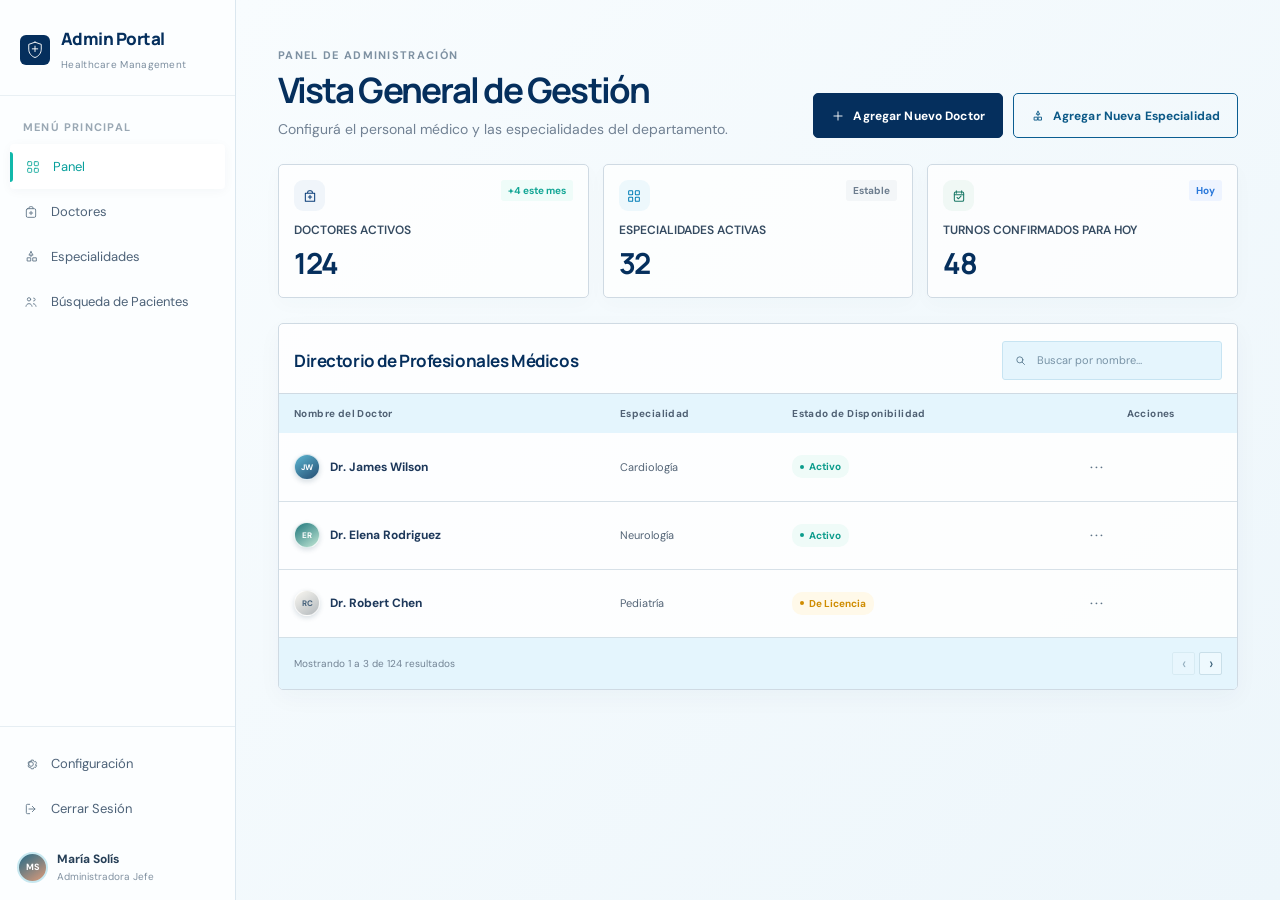
==== dashboard/index.html @ 41354c54 "Implementa el dashboard administrativo responsive" ====
<!DOCTYPE html>
<html lang="es">
  <head>
    <meta charset="UTF-8" />
    <meta name="viewport" content="width=device-width, initial-scale=1.0" />
    <meta name="description" content="Panel de administración de MedPortal" />
    <title>Panel | MedPortal</title>
    <link rel="stylesheet" href="dashboard.css" />
    <script src="dashboard.js" defer></script>
  </head>
  <body>
    <div class="app-shell">
      <div class="mobile-scrim" id="mobile-scrim" aria-hidden="true"></div>
      <aside class="sidebar" id="sidebar" aria-label="Navegación principal">
        <div class="sidebar__brand">
          <div class="sidebar__brand-mark" aria-hidden="true">
            <svg viewBox="0 0 32 32"><path d="M16 3.5 26 7v7.6c0 6.15-4.03 11.58-10 13.4-5.97-1.82-10-7.25-10-13.4V7l10-3.5Z" /><path d="M16 9.8v8.7M11.65 14.15h8.7" /></svg>
          </div>
          <div>
            <p>Admin Portal</p>
            <span>Healthcare Management</span>
          </div>
          <button class="sidebar-close" id="sidebar-close" type="button" aria-label="Cerrar menú">×</button>
        </div>

        <nav class="sidebar__nav">
          <p class="nav-label">Menú principal</p>
          <a class="nav-link is-active" href="#panel" aria-current="page">
            <svg viewBox="0 0 24 24" aria-hidden="true"><rect x="4" y="4" width="6" height="6" rx="1" /><rect x="14" y="4" width="6" height="6" rx="1" /><rect x="4" y="14" width="6" height="6" rx="1" /><rect x="14" y="14" width="6" height="6" rx="1" /></svg>
            <span>Panel</span>
          </a>
          <a class="nav-link" href="#doctores">
            <svg viewBox="0 0 24 24" aria-hidden="true"><rect x="5" y="7" width="14" height="13" rx="2" /><path d="M9 7V5.8A1.8 1.8 0 0 1 10.8 4h2.4A1.8 1.8 0 0 1 15 5.8V7M12 11v5M9.5 13.5h5" /></svg>
            <span>Doctores</span>
          </a>
          <a class="nav-link" href="#especialidades">
            <svg viewBox="0 0 24 24" aria-hidden="true"><path d="m12 4 3.1 5.2H8.9L12 4ZM6.8 13.2h4.8V18H6.8zM15.2 13.2H20V18h-4.8z" /><path d="M12 9.2v2.2" /></svg>
            <span>Especialidades</span>
          </a>
          <a class="nav-link" href="#pacientes">
            <svg viewBox="0 0 24 24" aria-hidden="true"><circle cx="9" cy="8" r="2.5" /><path d="M4.5 18.5c.55-2.6 2.03-4 4.5-4s3.95 1.4 4.5 4M16 10.5a2.2 2.2 0 1 0 0-4.4M15.6 14.6c2.1.12 3.35 1.42 3.9 3.9" /></svg>
            <span>Búsqueda de Pacientes</span>
          </a>
        </nav>

        <div class="sidebar__bottom">
          <a class="nav-link" href="#configuracion">
            <svg viewBox="0 0 24 24" aria-hidden="true"><path d="M12 8.5a3.5 3.5 0 1 0 0 7 3.5 3.5 0 0 0 0-7Z" /><path d="m19.3 13.7 1.1.85-1.6 2.77-1.34-.52a7.2 7.2 0 0 1-1.75 1.02l-.2 1.42h-3.2l-.2-1.42a7.2 7.2 0 0 1-1.75-1.02l-1.34.52-1.6-2.77 1.1-.85a7.1 7.1 0 0 1 0-2l-1.1-.85 1.6-2.77 1.34.52a7.2 7.2 0 0 1 1.75-1.02l.2-1.42h3.2l.2 1.42a7.2 7.2 0 0 1 1.75 1.02l1.34-.52 1.6 2.77-1.1.85a7.1 7.1 0 0 1 0 2Z" /></svg>
            <span>Configuración</span>
          </a>
          <button class="nav-link nav-link--button" id="logout" type="button">
            <svg viewBox="0 0 24 24" aria-hidden="true"><path d="M10 5H6.5A1.5 1.5 0 0 0 5 6.5v11A1.5 1.5 0 0 0 6.5 19H10M14 8l4 4-4 4M9 12h9" /></svg>
            <span>Cerrar Sesión</span>
          </button>
          <div class="profile">
            <div class="profile__avatar">MS</div>
            <div><strong>María Solís</strong><span>Administradora Jefe</span></div>
          </div>
        </div>
      </aside>

      <main class="main-content" id="panel">
        <div class="content-wrap">
          <button class="menu-toggle mobile-menu-trigger" id="menu-toggle" type="button" aria-label="Abrir menú" aria-controls="sidebar" aria-expanded="false">
            <svg viewBox="0 0 24 24" aria-hidden="true"><path d="M4 7h16M4 12h16M4 17h16" /></svg>
            <span>Menú</span>
          </button>
          <section class="page-heading">
            <div>
              <p class="section-kicker">Panel de administración</p>
              <h1>Vista General de Gestión</h1>
              <p>Configurá el personal médico y las especialidades del departamento.</p>
            </div>
            <div class="heading-actions">
              <button class="button button--primary" type="button" data-action="doctor">
                <svg viewBox="0 0 24 24" aria-hidden="true"><path d="M12 5v14M5 12h14" /></svg>
                Agregar Nuevo Doctor
              </button>
              <button class="button button--outline" type="button" data-action="specialty">
                <svg viewBox="0 0 24 24" aria-hidden="true"><path d="m12 4 3 5H9l3-5ZM6 14h5v5H6zM13 14h5v5h-5zM12 9v3" /></svg>
                Agregar Nueva Especialidad
              </button>
            </div>
          </section>

          <section class="stats-grid" aria-label="Resumen de actividad">
            <article class="stat-card">
              <div class="stat-card__top"><span class="stat-icon stat-icon--blue"><svg viewBox="0 0 24 24"><path d="M5 8h14v12H5zM8.5 8V6.5A2.5 2.5 0 0 1 11 4h2a2.5 2.5 0 0 1 2.5 2.5V8M12 11v5M9.5 13.5h5" /></svg></span><span class="trend trend--up">+4 este mes</span></div>
              <p>Doctores activos</p><strong>124</strong>
            </article>
            <article class="stat-card">
              <div class="stat-card__top"><span class="stat-icon stat-icon--cyan"><svg viewBox="0 0 24 24"><rect x="4" y="4" width="6" height="6" rx="1" /><rect x="14" y="4" width="6" height="6" rx="1" /><rect x="4" y="14" width="6" height="6" rx="1" /><rect x="14" y="14" width="6" height="6" rx="1" /></svg></span><span class="trend">Estable</span></div>
              <p>Especialidades activas</p><strong>32</strong>
            </article>
            <article class="stat-card">
              <div class="stat-card__top"><span class="stat-icon stat-icon--green"><svg viewBox="0 0 24 24"><rect x="5" y="6" width="14" height="14" rx="2" /><path d="M8 4v4M16 4v4M5 10h14M9 14.2l2 2 4-4" /></svg></span><span class="trend trend--today">Hoy</span></div>
              <p>Turnos confirmados para hoy</p><strong>48</strong>
            </article>
          </section>

          <section class="directory-card" id="doctores" aria-labelledby="directory-title">
            <div class="directory-header">
              <div><p class="section-kicker">Directorio</p><h2 id="directory-title">Directorio de Profesionales Médicos</h2></div>
              <label class="search-box" for="doctor-search">
                <svg viewBox="0 0 24 24" aria-hidden="true"><circle cx="10.8" cy="10.8" r="5.6" /><path d="m15 15 4.4 4.4" /></svg>
                <input id="doctor-search" type="search" placeholder="Buscar por nombre…" />
              </label>
            </div>
            <div class="table-scroll">
              <table>
                <thead><tr><th>Nombre del Doctor</th><th>Especialidad</th><th>Estado de Disponibilidad</th><th>Acciones</th></tr></thead>
                <tbody id="doctor-table-body">
                  <tr data-doctor="james wilson cardiología"><td><div class="doctor-name"><span class="avatar avatar--james">JW</span><strong>Dr. James Wilson</strong></div></td><td>Cardiología</td><td><span class="availability availability--active"><i></i>Activo</span></td><td><button class="row-action" type="button" aria-label="Ver a Dr. James Wilson">···</button></td></tr>
                  <tr data-doctor="elena rodriguez neurología"><td><div class="doctor-name"><span class="avatar avatar--elena">ER</span><strong>Dr. Elena Rodriguez</strong></div></td><td>Neurología</td><td><span class="availability availability--active"><i></i>Activo</span></td><td><button class="row-action" type="button" aria-label="Ver a Dr. Elena Rodriguez">···</button></td></tr>
                  <tr data-doctor="robert chen pediatría"><td><div class="doctor-name"><span class="avatar avatar--robert">RC</span><strong>Dr. Robert Chen</strong></div></td><td>Pediatría</td><td><span class="availability availability--leave"><i></i>De Licencia</span></td><td><button class="row-action" type="button" aria-label="Ver a Dr. Robert Chen">···</button></td></tr>
                </tbody>
              </table>
            </div>
            <div class="directory-footer"><span id="results-count">Mostrando 1 a 3 de 124 resultados</span><div class="pagination"><button type="button" aria-label="Página anterior" disabled>‹</button><button type="button" aria-label="Página siguiente">›</button></div></div>
          </section>
        </div>
        <div class="toast" id="toast" role="status" aria-live="polite"></div>
      </main>
    </div>
  </body>
</html>
---- dashboard/dashboard.css ----
@import url('https://fonts.googleapis.com/css2?family=DM+Sans:wght@400;500;600;700&family=Manrope:wght@600;700;800&display=swap');

:root { --navy: #052f5d; --navy-2: #0a477e; --ink: #263d54; --muted: #718298; --pale: #f3f9fc; --pale-blue: #e3f4fd; --line: #cfdae3; --aqua: #16b4a7; }
* { box-sizing: border-box; }
html { scroll-behavior: smooth; }
body { margin: 0; min-width: 320px; color: var(--ink); background: #eef5f9; font-family: 'DM Sans', sans-serif; font-size: 15px; }
button, input { font: inherit; }
button { cursor: pointer; }
svg { fill: none; stroke: currentColor; stroke-linecap: round; stroke-linejoin: round; stroke-width: 1.55; }

.app-shell { display: flex; min-height: 100vh; min-height: 100dvh; }
.sidebar { position: fixed; z-index: 20; display: flex; width: 236px; height: 100vh; height: 100dvh; flex-direction: column; border-right: 1px solid #dbe7ef; background: rgba(252, 254, 255, .95); transition: transform .25s ease; }
.sidebar__brand { display: flex; min-height: 96px; padding: 24px 20px 20px; align-items: center; gap: 11px; border-bottom: 1px solid #e9f0f4; }
.sidebar__brand-mark { display: grid; width: 30px; height: 30px; place-items: center; border-radius: 6px; color: #fff; background: var(--navy); }
.sidebar__brand-mark svg { width: 20px; height: 20px; stroke-width: 1.5; }
.sidebar__brand p { margin: 0 0 3px; color: var(--navy); font-family: Manrope, sans-serif; font-size: 17px; font-weight: 800; letter-spacing: -.03em; }
.sidebar__brand span { color: #7c8e9f; font-size: 10px; letter-spacing: .03em; }
.sidebar-close { display: none; margin-left: auto; border: 0; color: #6d8191; background: transparent; font-size: 26px; line-height: 1; }
.sidebar__nav { padding: 24px 10px; }
.nav-label { margin: 0 13px 10px; color: #9aa8b4; font-size: 11px; font-weight: 700; letter-spacing: .11em; text-transform: uppercase; }
.nav-link { display: flex; width: 100%; min-height: 45px; padding: 0 13px; align-items: center; gap: 12px; border: 0; border-radius: 4px; color: #4d6278; background: transparent; font-size: 13px; text-decoration: none; transition: color .2s, background .2s; }
.nav-link svg { width: 16px; height: 16px; flex: 0 0 auto; color: #63788a; stroke-width: 1.35; }
.nav-link:hover { color: var(--navy); background: #f0f7fb; }
.nav-link.is-active { color: #079f9b; background: #fff; box-shadow: 0 2px 11px rgba(22, 59, 86, .04); }
.nav-link.is-active::before { width: 3px; height: 30px; margin-left: -13px; border-radius: 0 3px 3px 0; background: #11b8aa; content: ''; }
.nav-link.is-active svg { color: #11aa9e; }
.nav-link--button { text-align: left; }
.sidebar__bottom { margin-top: auto; padding: 14px 10px 17px; border-top: 1px solid #e6eef3; }
.profile { display: flex; margin-top: 12px; padding: 8px 7px 0; align-items: center; gap: 9px; }
.profile__avatar { display: grid; width: 31px; height: 31px; flex: 0 0 auto; place-items: center; border: 2px solid #c7e8f0; border-radius: 50%; color: #fff; background: linear-gradient(145deg, #246a87, #df9b79); font-size: 9px; font-weight: 700; }
.profile strong, .profile span { display: block; overflow: hidden; max-width: 130px; text-overflow: ellipsis; white-space: nowrap; }
.profile strong { color: #263f57; font-size: 12px; }
.profile span { margin-top: 3px; color: #8292a1; font-size: 10px; }

.main-content { width: calc(100% - 236px); min-height: 100vh; margin-left: 236px; background: linear-gradient(135deg, #f8fcfe 0%, #edf6fb 100%); }
.menu-toggle { display: none; padding: 6px; border: 0; color: var(--navy); background: transparent; }
.menu-toggle svg { width: 23px; height: 23px; }
.mobile-menu-trigger span { font-size: 13px; font-weight: 700; }
.content-wrap { max-width: 1220px; margin: 0 auto; padding: 48px 42px 62px; }
.page-heading { display: flex; margin-bottom: 26px; align-items: flex-end; justify-content: space-between; gap: 25px; }
.section-kicker { margin: 0 0 7px; color: #7e91a2; font-size: 11px; font-weight: 700; letter-spacing: .12em; text-transform: uppercase; }
.page-heading h1 { margin: 0; color: var(--navy); font-family: Manrope, sans-serif; font-size: clamp(28px, 3vw, 35px); letter-spacing: -.055em; line-height: 1.2; }
.page-heading p:last-child { margin: 9px 0 0; color: #718193; font-size: 14px; }
.heading-actions { display: flex; gap: 10px; }
.button { display: inline-flex; min-height: 45px; padding: 0 17px; align-items: center; justify-content: center; gap: 8px; border-radius: 5px; font-size: 12px; font-weight: 700; letter-spacing: .01em; white-space: nowrap; transition: transform .2s, box-shadow .2s, background .2s; }
.button svg { width: 14px; height: 14px; }
.button:hover { transform: translateY(-1px); box-shadow: 0 7px 13px rgba(8, 59, 99, .14); }
.button--primary { border: 1px solid var(--navy); color: #fff; background: var(--navy); }
.button--outline { border: 1px solid #0b5d91; color: #0c5987; background: transparent; }
.button--outline:hover { background: #e6f4fb; }

.stats-grid { display: grid; margin-bottom: 25px; grid-template-columns: repeat(3, 1fr); gap: 14px; }
.stat-card { min-height: 120px; padding: 15px 15px 14px; border: 1px solid var(--line); border-radius: 5px; background: rgba(255,255,255,.76); box-shadow: 0 6px 20px rgba(24, 65, 91, .025); }
.stat-card__top { display: flex; min-height: 40px; align-items: flex-start; justify-content: space-between; }
.stat-icon { display: grid; width: 31px; height: 31px; place-items: center; border-radius: 9px; }
.stat-icon svg { width: 16px; height: 16px; }
.stat-icon--blue { color: #093d78; background: #f0f5fa; }
.stat-icon--cyan { color: #0780b8; background: #edf8fc; }
.stat-icon--green { color: #197866; background: #f0f8f5; }
.trend { padding: 4px 7px; border-radius: 3px; color: #6d7d8e; background: #f3f6f8; font-size: 10px; font-weight: 700; }
.trend--up { color: #13a695; background: #effcf9; }
.trend--today { color: #2978da; background: #eef4ff; }
.stat-card p { margin: 2px 0 5px; color: #354b61; font-size: 12px; font-weight: 600; text-transform: uppercase; }
.stat-card strong { color: var(--navy); font-family: Manrope, sans-serif; font-size: 29px; letter-spacing: -.04em; }

.directory-card { overflow: hidden; border: 1px solid var(--line); border-radius: 5px; background: rgba(255,255,255,.85); box-shadow: 0 8px 25px rgba(27, 70, 96, .035); }
.directory-header { display: flex; min-height: 70px; padding: 15px 15px 12px; align-items: center; justify-content: space-between; gap: 15px; border-bottom: 1px solid var(--line); }
.directory-header .section-kicker { display: none; }
.directory-header h2 { margin: 0; color: var(--navy); font-family: Manrope, sans-serif; font-size: 17px; letter-spacing: -.025em; }
.search-box { display: flex; width: 220px; height: 39px; padding: 0 11px; align-items: center; gap: 8px; border: 1px solid #c7e4f2; border-radius: 3px; color: #52738a; background: #e5f5fd; }
.search-box svg { width: 13px; height: 13px; flex: 0 0 auto; }
.search-box input { width: 100%; min-width: 0; border: 0; outline: 0; color: var(--ink); background: transparent; font-size: 11px; }
.search-box input::placeholder { color: #7893a6; }
.table-scroll { overflow-x: auto; }
table { width: 100%; min-width: 700px; border-collapse: collapse; table-layout: fixed; }
th { height: 39px; padding: 0 15px; color: #506174; background: #e4f5fd; font-size: 10px; font-weight: 700; letter-spacing: .04em; text-align: left; text-transform: none; }
th:nth-child(1) { width: 34%; } th:nth-child(2) { width: 18%; } th:nth-child(3) { width: 30%; } th:nth-child(4) { width: 18%; text-align: center; }
td { height: 68px; padding: 0 15px; border-bottom: 1px solid #d7e1e8; color: #536476; font-size: 11px; }
tbody tr:last-child td { border-bottom: 0; }
tbody tr:hover { background: #f7fbfd; }
.doctor-name { display: flex; align-items: center; gap: 10px; color: #1d385a; }
.doctor-name strong { font-size: 12px; }
.avatar { display: grid; width: 26px; height: 26px; flex: 0 0 auto; place-items: center; overflow: hidden; border: 1px solid rgba(255,255,255,.8); border-radius: 50%; color: #fff; font-size: 8px; font-weight: 700; box-shadow: 0 2px 5px rgba(21, 57, 79, .16); }
.avatar--james { background: linear-gradient(145deg, #5cb6d2, #254d72); } .avatar--elena { background: linear-gradient(145deg, #1f777c, #c2e7d5); } .avatar--robert { color: #45617b; background: linear-gradient(145deg, #faf8f2, #b2b8bc); }
.availability { display: inline-flex; padding: 5px 8px; align-items: center; gap: 5px; border-radius: 10px; font-size: 10px; font-weight: 700; }
.availability i { width: 4px; height: 4px; border-radius: 50%; background: currentColor; }
.availability--active { color: #0c9c8c; background: #effbf8; }
.availability--leave { color: #cf8c00; background: #fff9e9; }
.row-action { padding: 5px 10px; border: 0; border-radius: 3px; color: #5d7386; background: transparent; font-weight: 700; letter-spacing: 2px; }
.row-action:hover { color: var(--navy); background: #eef7fb; }
.directory-footer { display: flex; min-height: 52px; padding: 0 15px; align-items: center; justify-content: space-between; border-top: 1px solid #d3e0e7; color: #728394; background: #e4f5fd; font-size: 10px; }
.pagination { display: flex; gap: 4px; }
.pagination button { display: grid; width: 23px; height: 23px; place-items: center; border: 1px solid #c9dfe9; border-radius: 2px; color: #375d76; background: rgba(255,255,255,.35); font-size: 16px; line-height: 1; }
.pagination button:hover:not(:disabled) { background: #fff; }
.pagination button:disabled { cursor: not-allowed; opacity: .45; }
.mobile-scrim { display: none; }
.toast { position: fixed; z-index: 30; right: 25px; bottom: 24px; max-width: 280px; padding: 12px 16px; border: 1px solid #bce5dc; border-radius: 5px; color: #08796d; background: #effbf8; box-shadow: 0 9px 25px rgba(24, 75, 86, .16); font-size: 11px; opacity: 0; pointer-events: none; transform: translateY(8px); transition: opacity .2s, transform .2s; }
.toast.is-visible { opacity: 1; transform: translateY(0); }

@media (max-width: 900px) {
  .content-wrap { padding: 32px 25px 52px; }
  .page-heading { align-items: flex-start; flex-direction: column; }
  .heading-actions { width: 100%; }
}
@media (max-width: 700px) {
  .sidebar { transform: translateX(-100%); box-shadow: 12px 0 30px rgba(7, 38, 60, .12); }
  .sidebar.is-open { transform: translateX(0); }
  .sidebar-close { display: block; }
  .mobile-scrim { position: fixed; z-index: 10; inset: 0; display: block; background: rgba(2, 26, 46, .42); opacity: 0; pointer-events: none; transition: opacity .25s; }
  .mobile-scrim.is-visible { opacity: 1; pointer-events: auto; }
  .main-content { width: 100%; margin-left: 0; }
  .mobile-menu-trigger { display: flex; margin: -9px 0 22px -7px; align-items: center; gap: 8px; }
  .content-wrap { padding: 27px 18px 45px; }
  .stats-grid { grid-template-columns: 1fr; }
  .stat-card { min-height: 105px; }
}
@media (max-width: 480px) {
  .heading-actions { flex-direction: column; }
  .button { width: 100%; }
  .directory-header { align-items: flex-start; flex-direction: column; }
  .search-box { width: 100%; }
  .directory-footer { gap: 10px; }
}
@media (prefers-reduced-motion: reduce) { *, *::before, *::after { scroll-behavior: auto !important; transition-duration: .01ms !important; animation-duration: .01ms !important; } }
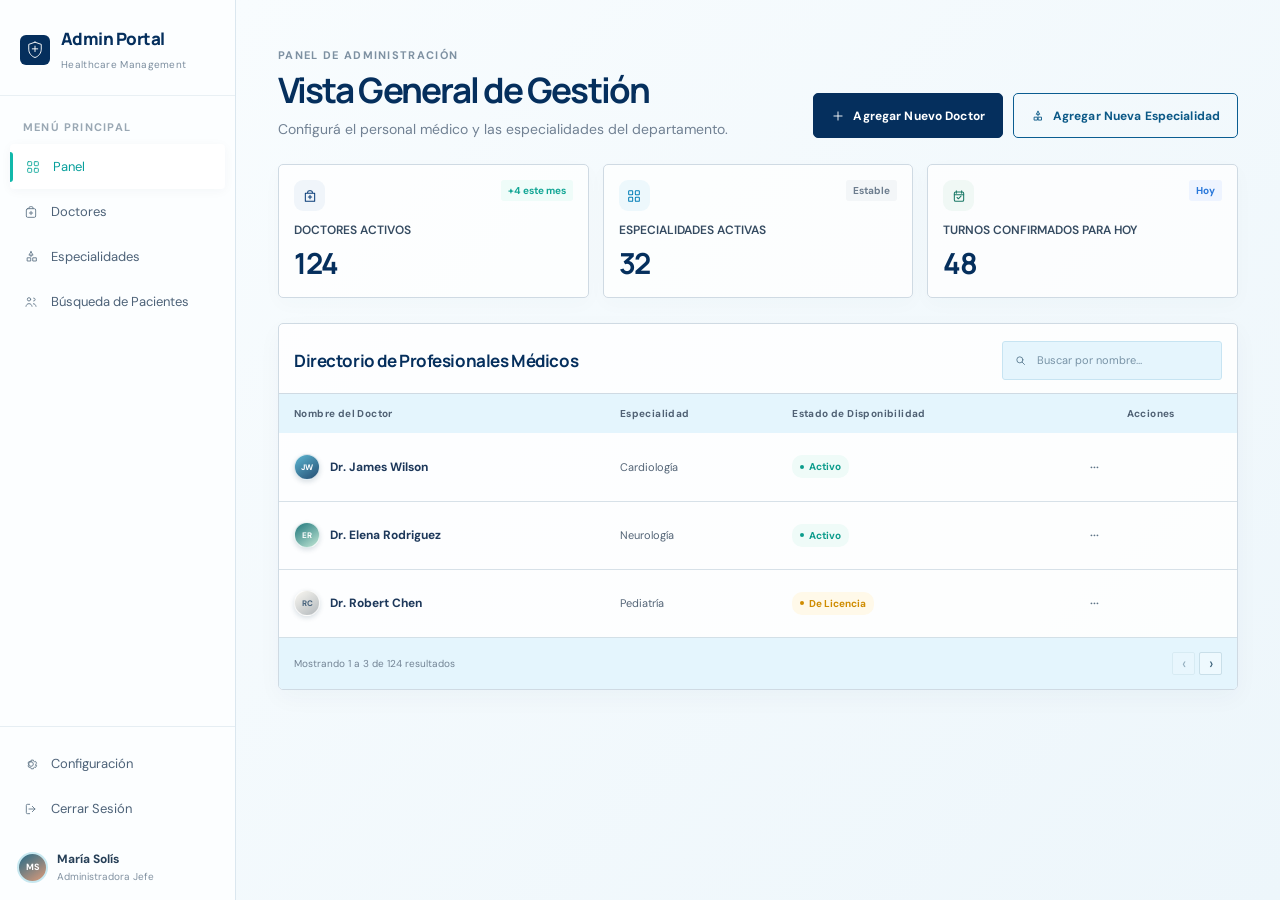
==== commit 5f0f5607: "create a especility dashboard" ====
--- a/dashboard/index.html
+++ b/dashboard/index.html
@@ -25,26 +25,26 @@
 
         <nav class="sidebar__nav">
           <p class="nav-label">Menú principal</p>
-          <a class="nav-link is-active" href="#panel" aria-current="page">
+          <a class="nav-link is-active" href="index.html#panel" aria-current="page">
             <svg viewBox="0 0 24 24" aria-hidden="true"><rect x="4" y="4" width="6" height="6" rx="1" /><rect x="14" y="4" width="6" height="6" rx="1" /><rect x="4" y="14" width="6" height="6" rx="1" /><rect x="14" y="14" width="6" height="6" rx="1" /></svg>
             <span>Panel</span>
           </a>
-          <a class="nav-link" href="#doctores">
+          <a class="nav-link" href="index.html#doctores">
             <svg viewBox="0 0 24 24" aria-hidden="true"><rect x="5" y="7" width="14" height="13" rx="2" /><path d="M9 7V5.8A1.8 1.8 0 0 1 10.8 4h2.4A1.8 1.8 0 0 1 15 5.8V7M12 11v5M9.5 13.5h5" /></svg>
             <span>Doctores</span>
           </a>
-          <a class="nav-link" href="#especialidades">
+          <a class="nav-link" href="especiality_dash.html">
             <svg viewBox="0 0 24 24" aria-hidden="true"><path d="m12 4 3.1 5.2H8.9L12 4ZM6.8 13.2h4.8V18H6.8zM15.2 13.2H20V18h-4.8z" /><path d="M12 9.2v2.2" /></svg>
             <span>Especialidades</span>
           </a>
-          <a class="nav-link" href="#pacientes">
+          <a class="nav-link" href="especiality_dash.html#pacientes">
             <svg viewBox="0 0 24 24" aria-hidden="true"><circle cx="9" cy="8" r="2.5" /><path d="M4.5 18.5c.55-2.6 2.03-4 4.5-4s3.95 1.4 4.5 4M16 10.5a2.2 2.2 0 1 0 0-4.4M15.6 14.6c2.1.12 3.35 1.42 3.9 3.9" /></svg>
             <span>Búsqueda de Pacientes</span>
           </a>
         </nav>
 
         <div class="sidebar__bottom">
-          <a class="nav-link" href="#configuracion">
+          <a class="nav-link" href="especiality_dash.html#configuracion">
             <svg viewBox="0 0 24 24" aria-hidden="true"><path d="M12 8.5a3.5 3.5 0 1 0 0 7 3.5 3.5 0 0 0 0-7Z" /><path d="m19.3 13.7 1.1.85-1.6 2.77-1.34-.52a7.2 7.2 0 0 1-1.75 1.02l-.2 1.42h-3.2l-.2-1.42a7.2 7.2 0 0 1-1.75-1.02l-1.34.52-1.6-2.77 1.1-.85a7.1 7.1 0 0 1 0-2l-1.1-.85 1.6-2.77 1.34.52a7.2 7.2 0 0 1 1.75-1.02l.2-1.42h3.2l.2 1.42a7.2 7.2 0 0 1 1.75 1.02l1.34-.52 1.6 2.77-1.1.85a7.1 7.1 0 0 1 0 2Z" /></svg>
             <span>Configuración</span>
           </a>
--- a/dashboard/dashboard.css
+++ b/dashboard/dashboard.css
@@ -1,4 +1,4 @@
-@import url('https://fonts.googleapis.com/css2?family=DM+Sans:wght@400;500;600;700&family=Manrope:wght@600;700;800&display=swap');
+﻿@import url('https://fonts.googleapis.com/css2?family=DM+Sans:wght@400;500;600;700&family=Manrope:wght@600;700;800&display=swap');
 
 :root { --navy: #052f5d; --navy-2: #0a477e; --ink: #263d54; --muted: #718298; --pale: #f3f9fc; --pale-blue: #e3f4fd; --line: #cfdae3; --aqua: #16b4a7; }
 * { box-sizing: border-box; }
@@ -64,6 +64,26 @@
 .stat-card strong { color: var(--navy); font-family: Manrope, sans-serif; font-size: 29px; letter-spacing: -.04em; }
 
 .directory-card { overflow: hidden; border: 1px solid var(--line); border-radius: 5px; background: rgba(255,255,255,.85); box-shadow: 0 8px 25px rgba(27, 70, 96, .035); }
+.specialty-listing[hidden], .specialty-form-view[hidden] { display: none; }
+.specialty-form-view:not([hidden]) ~ .nav-placeholder { display: none; }
+.form-breadcrumb { display: flex; margin: -6px 0 14px; align-items: center; gap: 9px; color: #8292a1; font-size: 11px; }
+.form-breadcrumb button { padding: 0; border: 0; color: #385b7c; background: transparent; font: inherit; }
+.form-breadcrumb button:hover { color: var(--navy); text-decoration: underline; }
+.specialty-form-heading { margin-bottom: 17px; }
+.specialty-form-heading h1 { margin: 0 0 5px; color: var(--navy); font-family: Manrope, sans-serif; font-size: 20px; font-weight: 700; }
+.specialty-form-heading p { margin: 0; color: #596b7c; font-size: 12px; line-height: 1.6; }
+.specialty-form-card { max-width: 680px; padding: 17px 15px 14px; border: 1px solid var(--line); border-radius: 2px; background: rgba(255,255,255,.88); box-shadow: 0 2px 5px rgba(27, 70, 96, .04); }
+.form-field { display: grid; margin-bottom: 15px; gap: 5px; }
+.form-field label { color: #36495c; font-size: 11px; font-weight: 600; }
+.form-field input, .form-field textarea, .form-field select { width: 100%; min-height: 39px; padding: 9px 11px; border: 1px solid #cbd7e0; border-radius: 3px; outline: 0; color: #263d54; background: #fff; font-size: 11px; }
+.form-field textarea { min-height: 112px; resize: vertical; }
+.form-field input::placeholder, .form-field textarea::placeholder { color: #9cabb8; }
+.form-field input:focus, .form-field textarea:focus, .form-field select:focus { border-color: #4783ad; box-shadow: 0 0 0 2px rgba(71, 131, 173, .12); }
+.specialty-form-actions { display: flex; margin-top: 4px; padding-top: 14px; justify-content: flex-end; gap: 9px; border-top: 1px solid #e4ebf0; }
+.specialty-form-actions .button { min-height: 39px; }
+.specialty-form-actions .button svg { width: 13px; height: 13px; }
+.button--cancel { border: 1px solid #477eab; color: #28658f; background: #fff; }
+.button--cancel:hover { background: #f3f9fc; }
 .directory-header { display: flex; min-height: 70px; padding: 15px 15px 12px; align-items: center; justify-content: space-between; gap: 15px; border-bottom: 1px solid var(--line); }
 .directory-header .section-kicker { display: none; }
 .directory-header h2 { margin: 0; color: var(--navy); font-family: Manrope, sans-serif; font-size: 17px; letter-spacing: -.025em; }
@@ -86,8 +106,10 @@
 .availability i { width: 4px; height: 4px; border-radius: 50%; background: currentColor; }
 .availability--active { color: #0c9c8c; background: #effbf8; }
 .availability--leave { color: #cf8c00; background: #fff9e9; }
-.row-action { padding: 5px 10px; border: 0; border-radius: 3px; color: #5d7386; background: transparent; font-weight: 700; letter-spacing: 2px; }
+.row-action { display: inline-grid; width: 30px; height: 30px; padding: 0; place-items: center; border: 0; border-radius: 3px; color: #5d7386; background: transparent; font-weight: 700; }
+.row-action svg { width: 15px; height: 15px; }
 .row-action:hover { color: var(--navy); background: #eef7fb; }
+.row-action[data-action="delete"]:hover { color: #b74343; background: #fff0f0; }
 .directory-footer { display: flex; min-height: 52px; padding: 0 15px; align-items: center; justify-content: space-between; border-top: 1px solid #d3e0e7; color: #728394; background: #e4f5fd; font-size: 10px; }
 .pagination { display: flex; gap: 4px; }
 .pagination button { display: grid; width: 23px; height: 23px; place-items: center; border: 1px solid #c9dfe9; border-radius: 2px; color: #375d76; background: rgba(255,255,255,.35); font-size: 16px; line-height: 1; }
@@ -117,6 +139,8 @@
 @media (max-width: 480px) {
   .heading-actions { flex-direction: column; }
   .button { width: 100%; }
+  .specialty-form-card { padding: 14px 12px; }
+  .specialty-form-actions { align-items: stretch; flex-direction: column-reverse; }
   .directory-header { align-items: flex-start; flex-direction: column; }
   .search-box { width: 100%; }
   .directory-footer { gap: 10px; }
